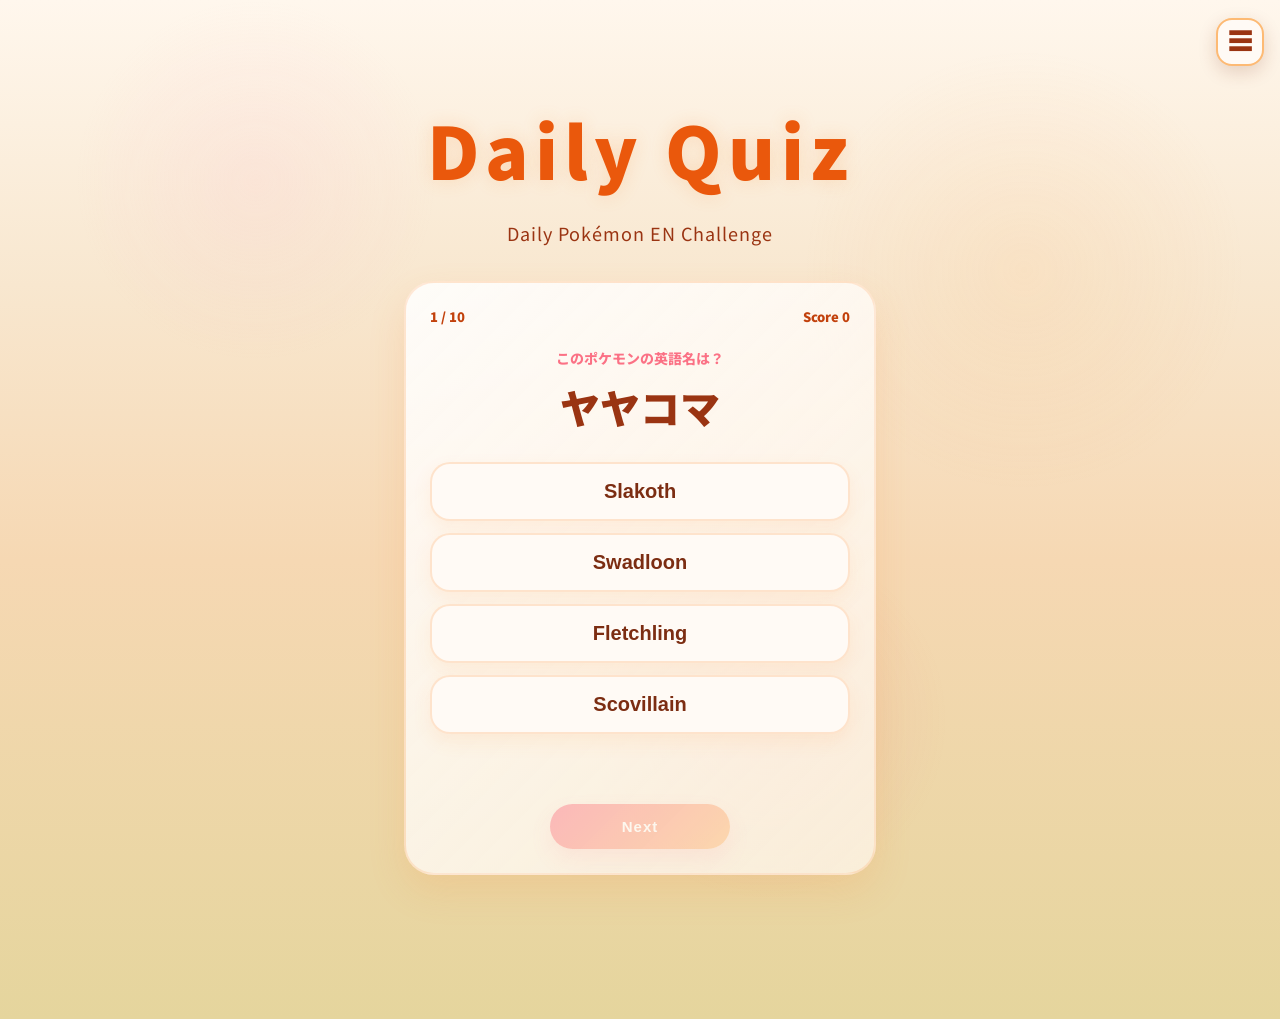
==== pages/dailyquiz.html @ b869b712 "dailyquiz.html を更新" ====
<!DOCTYPE html>
<html lang="ja">

<head>
  <meta charset="UTF-8">
  <meta name="viewport" content="width=device-width, initial-scale=1.0">

  <meta name="robots" content="noindex, nofollow">
  <meta name="googlebot" content="noindex, nofollow">
  <meta name="bingbot" content="noindex, nofollow">

  <title>Daily Quiz - GET</title>

  <link rel="stylesheet" href="../style.css?v=8">
  <link rel="stylesheet" href="../css/quiz.css?v=1">
    <link
  rel="stylesheet"
  href="https://cdnjs.cloudflare.com/ajax/libs/animate.css/4.1.1/animate.min.css"
/>
</head>

<body>

<button class="menu-button" onclick="openMenu()">
  ☰
</button>

<div id="sideMenu" class="side-menu">

  <button class="menu-close-button" onclick="closeMenu()">
    ×
  </button>

  <a href="../index.html">Home</a>
  <a href="./namebank.html">Name Bank</a>
  <a href="./dailyquiz.html">Daily Quiz</a>
  <a href="./quest.html">EN Quest</a>
  <a href="./settings.html">Settings</a>

</div>

<div class="container quiz-container">

  <h1>Daily Quiz</h1>

  <p>
    Daily Pokémon EN Challenge
  </p>
<section class="quiz-card">

  <div class="quiz-status">
    <span id="quizCount">
      1 / 10
    </span>

    <span id="quizScore">
      Score 0
    </span>
  </div>

  <div class="quiz-question-label">
    このポケモンの英語名は？
  </div>

  <div class="quiz-question" id="quizQuestion">
    Loading...
  </div>

  <div class="quiz-options" id="quizOptions">
  </div>

  <div class="quiz-result" id="quizResult">
  </div>

  <button
    class="quiz-next-button"
    id="quizNextButton"
    onclick="nextQuiz()"
    disabled
  >
    Next
  </button>

</section>

</div>

<script src="../script.js?v=5"></script>
<script src="../js/quiz.js?v=1"></script>

</body>
</html>
---- style.css ----
@import url('https://fonts.googleapis.com/css?family=Noto+Sans+JP');

*{
  margin:0;
  padding:0;
  box-sizing:border-box;
}

html,
body{
  min-height:100%;
}

body{
  font-family:'Noto Sans JP', sans-serif;

  background:
    linear-gradient(
      180deg,
      #fff7ed 0%,
      #f8e7cf 28%,
      #f6d8b3 55%,
      #e5d59d 100%
    );

  color:#7c2d12;

  min-height:100vh;

  display:flex;
  justify-content:center;
  align-items:flex-start;

  padding:72px 24px 120px;

  overflow-x:hidden;
}

.container{
  width:100%;
  max-width:480px;

margin:0 auto;
  padding:24px;

  text-align:center;
}

h1{
  font-size:72px;
  font-weight:900;

  letter-spacing:6px;

  color:#ea580c;

  text-shadow:
    0 0 18px rgba(251,146,60,0.22);
}

p{
  margin-top:16px;

  color:#9a3412;

  line-height:1.8;
  font-size:18px;

  letter-spacing:1px;
}

a{
  color:#7c2d12;

  text-decoration:none;

  font-size:24px;
  font-weight:700;

  transition:0.2s;
}

a:hover{
  opacity:0.75;
}

.menu-links{
  margin-top:48px;

  display:flex;
  flex-direction:column;

  gap:18px;
}

.menu-links a{
  display:block;

  padding:22px 20px;

  border-radius:22px;

  background:#fffaf5;

  border:2px solid #fdba74;

  box-shadow:
  0 10px 30px rgba(255,140,60,0.10);

  color:#9a3412;

  font-size:32px;
  font-weight:800;
  backdrop-filter:blur(10px);
  transition:
  transform 0.2s,
  background 0.2s,
  box-shadow 0.2s;
  transition:
  transform 0.2s,
  background 0.2s,
  box-shadow 0.2s;
}

.menu-links a:hover{
  transform:translateY(-4px);

  background:#ffedd5;

  border-color:#f97316;

  box-shadow:
    0 12px 24px rgba(251,146,60,0.18);
}
.version-badge{
  position:fixed;

  top:16px;
  left:16px;

  font-size:12px;

  color:#9a3412;

  background:rgba(255,255,255,0.78);

  border:1px solid rgba(251,146,60,0.25);

  border-radius:999px;

  padding:8px 12px;

  cursor:pointer;

  z-index:9999;
}
.update-log{
  display:none;

  position:fixed;

  top:60px;
  right:16px;

  width:280px;
  max-width:calc(100vw - 32px);

  background:#fff7ed;

  border:1px solid rgba(251,146,60,0.25);

  border-radius:16px;

  padding:16px;

  text-align:left;
  line-height:1.7;

  box-shadow:
    0 8px 24px rgba(251,146,60,0.18);

  z-index:9998;
}

.update-log h3{
  margin-bottom:12px;

  font-size:16px;

  color:#7c2d12;
}

.update-log p{
  margin-top:0;

  font-size:14px;

  color:#9a3412;

  letter-spacing:0;
}
.menu-links a:active{
  transform:scale(0.97);

  box-shadow:
    0 2px 8px rgba(251,146,60,0.12);
}
::-webkit-scrollbar {
  width: 6px;
}

::-webkit-scrollbar-thumb {
  background: rgba(124,45,18,0.25);
  border-radius: 999px;
}

.menu-links a{
  position:relative;
  display:block;

  padding:20px 24px;
  margin-bottom:18px;

  border-radius:18px;

  background:#fffdf8;
  color:#8b2e14;

  text-decoration:none;

  font-size:22px;
  font-weight:800;
  text-align:center;

  box-shadow:
    0 10px 22px rgba(255,140,60,0.16);

  transition:
    transform 0.25s ease,
    box-shadow 0.25s ease,
    background 0.25s ease,
    color 0.25s ease;
}

.menu-links a:hover,
.menu-links a:active{
  transform:
    rotate(-3deg)
    skew(4deg)
    translate(8px,-6px);

  background:#ff6b35;
  color:#fff;

  box-shadow:
    -18px 18px 28px rgba(124,45,18,0.25);
}
/* =========================
   Common Side Menu
========================= */

.menu-button{
  position:fixed;

  top:18px;
  right:16px;

  z-index:9999;

  width:48px;
  height:48px;

  border:none;
  border-radius:16px;

  background:#fffaf5;

  border:2px solid #fdba74;

  color:#9a3412;

  font-size:24px;
  font-weight:900;

  display:flex;
  align-items:center;
  justify-content:center;

  box-shadow:
    0 6px 18px rgba(124,45,18,0.18);

  cursor:pointer;
}

.menu-button:active{
  transform:scale(0.94);
}

.side-menu{
  position:fixed;

  top:0;
  right:-100%;

  width:240px;
  height:100vh;

  z-index:10000;

  background:#fffaf5;

  border-left:2px solid #fdba74;

  box-shadow:
    -8px 0 24px rgba(124,45,18,0.18);

  padding:80px 20px 20px;

  display:flex;
  flex-direction:column;

  gap:16px;

  transition:right 0.25s ease;
}

.side-menu.open{
  right:0;
}

.side-menu a{
  padding:14px 16px;

  border-radius:16px;

  background:#fff7ed;

  color:#9a3412;

  font-size:18px;
  font-weight:900;

  text-decoration:none;

  border:1px solid #fdba74;
}

.menu-close-button{
  position:absolute;

  top:20px;
  right:18px;

  width:42px;
  height:42px;

  border:none;
  border-radius:14px;

  background:#f97316;

  color:white;

  font-size:24px;
  font-weight:900;

  cursor:pointer;
}

.menu-close-button:active{
  transform:scale(0.94);
}

/* ===== GET Home v0.0.2 ===== */

.home-container{
  width:100%;
  max-width:480px;
  margin:0 auto;
  padding:48px 0 36px;
}

.hero-card{
  padding:34px 24px 30px;

  border-radius:32px;

  background:
    linear-gradient(
      135deg,
      rgba(255,255,255,0.72),
      rgba(255,247,237,0.58)
    );

  border:2px solid rgba(251,146,60,0.12);

  backdrop-filter:blur(10px);

  box-shadow:
    0 18px 45px rgba(251,146,60,0.10);

  text-align:center;

  animation:heroFloat 6s ease-in-out infinite;
}

.hero-badge{
  display:inline-block;
  padding:8px 14px;
  border-radius:999px;

  font-size:12px;
  font-weight:800;
  letter-spacing:0.04em;

  color:#c2410c;
  background:#ffedd5;
}

.hero-card h1{
  margin:18px 0 4px;

  font-size:64px;
  line-height:1;
  font-weight:900;

  text-align:center;
  letter-spacing:12px;

  background:linear-gradient(
    135deg,
    #9a3412,
    #c2410c,
    #fb7185
  );

  -webkit-background-clip:text;
  -webkit-text-fill-color:transparent;

  text-shadow:
    0 0 24px rgba(251,113,133,0.18);
}

.hero-subtitle{
  margin:10px 0 0;

  font-size:20px;
  font-weight:800;

  text-align:center;
  letter-spacing:2px;

  color:#fb7185;
}

.hero-text{
  max-width:360px;
  margin:24px auto 26px;

  font-size:15px;
  line-height:1.9;

  text-align:center;

  color:#7c2d12;
}

.start-button{
  display:inline-flex;
  align-items:center;
  justify-content:center;

  min-width:220px;
  padding:15px 24px;

  border-radius:999px;

  background:linear-gradient(135deg, #fb7185, #fdba74);
  color:#ffffff;

  font-size:15px;
  font-weight:900;
  text-decoration:none;

  box-shadow:
    0 10px 24px rgba(251,113,133,0.28);

  transition:0.2s ease;
}

.start-button:active{
  transform:scale(0.97);
}

.menu-grid{
  margin-top:24px;

  display:grid;
  grid-template-columns:1fr;
  gap:16px;
}

.menu-card{
  display:flex;
  align-items:center;
  gap:14px;

  padding:18px;

  border-radius:24px;

  background:rgba(255,255,255,0.88);
  border:2px solid rgba(251,146,60,0.22);

  text-decoration:none;

  box-shadow:
    0 8px 22px rgba(251,146,60,0.12);

  transition:0.2s ease;
}

.menu-card:hover{
  transform:translateY(-2px);
}

.menu-card:active{
  transform:scale(0.97);

  box-shadow:
    0 4px 12px rgba(251,146,60,0.12);
}

.menu-icon{
  width:48px;
  height:48px;

  flex-shrink:0;

  display:flex;
  align-items:center;
  justify-content:center;

  border-radius:18px;

  background:linear-gradient(135deg, #fff7ed, #ffe4e6);
  color:#fb7185;

  font-size:22px;
}

.menu-card h2{
  margin:0 0 5px;

  font-size:18px;
  color:#9a3412;
}

.menu-card p{
  margin:0;

  font-size:13px;
  line-height:1.5;

  color:#9a3412;
  opacity:0.78;
}

.home-note{
  margin-top:22px;
  padding:18px;

  border-radius:24px;

  text-align:center;

  background:rgba(255,237,213,0.72);
  color:#7c2d12;

  font-size:14px;
  line-height:1.7;
}

.social-links{
  margin-top:24px;

  display:flex;
  justify-content:center;
  gap:12px;
  flex-wrap:wrap;
}

.social-links a{
  display:inline-flex;
  align-items:center;
  gap:8px;

  padding:10px 16px;

  border-radius:999px;

  background:#ffffff;
  color:#9a3412;

  font-size:14px;
  font-weight:800;
  text-decoration:none;

  border:2px solid rgba(251,146,60,0.22);
}

body::before{
  content:"";

  position:fixed;
  inset:0;

  background:
    radial-gradient(circle at 20% 20%, rgba(255,192,203,0.18), transparent 180px),
    radial-gradient(circle at 80% 30%, rgba(253,186,116,0.14), transparent 220px),
    radial-gradient(circle at 60% 80%, rgba(251,113,133,0.12), transparent 180px);

  pointer-events:none;
  z-index:-1;
}

@keyframes heroFloat{
  0%{
    transform:translateY(0px);
  }

  50%{
    transform:translateY(-6px);
  }

  100%{
    transform:translateY(0px);
  }
}

@media(max-width:640px){
  .home-container{
    max-width:100%;
    padding-top:32px;
  }

  .hero-card{
    padding:28px 18px 24px;
    border-radius:28px;
  }

  .hero-card h1{
    font-size:56px;
    letter-spacing:10px;
  }

  .hero-subtitle{
    font-size:18px;
  }

  .menu-card{
    padding:16px;
  }
}


.hero-sheep{
  width:88px;

  margin-top:34px;
  margin-bottom:10px;

  position:relative;
  z-index:1;

  filter:
    drop-shadow(0 8px 18px rgba(251,113,133,0.22));

  animation:sheepFloat 4s ease-in-out infinite;
}
@keyframes sheepFloat{

  0%{
    transform:translateY(0px) rotate(-2deg);
  }

  50%{
    transform:translateY(-8px) rotate(2deg);
  }

  100%{
    transform:translateY(0px) rotate(-2deg);
  }

}
.hero-sheep::before{
  content:"";
}

.hero-sheep-wrap{
  position:relative;

  width:120px;

  margin:34px auto 20px;
}

.sheep-glow{
  position:absolute;

  inset:0;

  margin:auto;

  width:90px;
  height:90px;

  border-radius:999px;

  background:
    radial-gradient(
      circle,
      rgba(251,113,133,0.22),
      rgba(253,186,116,0.10),
      transparent 70%
    );

  filter:blur(12px);

  animation:glowPulse 4s ease-in-out infinite;
}

@keyframes glowPulse{

  0%{
    transform:scale(0.92);
    opacity:0.7;
  }

  50%{
    transform:scale(1.08);
    opacity:1;
  }

  100%{
    transform:scale(0.92);
    opacity:0.7;
  }

}
/* ===== Today's Pokemon Special Card ===== */

.today-card{
  position:relative;
  overflow:hidden;

  margin-top:24px;
  padding:24px;

  border-radius:30px;

  text-align:left;

  background:
    linear-gradient(
      135deg,
      rgba(255,255,255,0.9),
      rgba(255,250,220,0.82)
    );

  border:2px solid rgba(250,204,21,0.45);

  box-shadow:
    0 0 0 1px rgba(255,255,255,0.7) inset,
    0 0 24px rgba(250,204,21,0.34),
    0 16px 34px rgba(251,146,60,0.16);
}

.today-card::before{
  content:"";

  position:absolute;
  inset:-2px;

  border-radius:32px;

  background:
    linear-gradient(
      120deg,
      transparent 0%,
      rgba(255,255,255,0.9) 45%,
      transparent 70%
    );

  transform:translateX(-120%);
  animation:todayShine 5s ease-in-out infinite;

  pointer-events:none;
}

.today-card::after{
  content:"";
  position:absolute;

  inset:10px;

  border-radius:24px;

  border:1px solid rgba(255,255,255,0.7);

  pointer-events:none;
}

.today-bg-symbol{
  position:absolute;

  right:26px;
  bottom:8px;

  font-size:118px;
  font-weight:900;

  opacity:0.11;

  transform:rotate(-12deg);

  pointer-events:none;
}

.today-top{
  position:relative;
  z-index:1;

  display:flex;
  align-items:center;
  justify-content:space-between;
  gap:12px;
}

.today-label{
  font-size:13px;
  font-weight:900;

  letter-spacing:1px;

  color:#ea580c;
}

.today-type{
  padding:7px 13px;

  border-radius:999px;

  font-size:11px;
  font-weight:900;

  letter-spacing:1px;

  background:rgba(255,255,255,0.72);
}

.today-name{
  position:relative;
  z-index:1;

  margin-top:22px;

  font-size:44px;
  line-height:1;
  font-weight:900;

  letter-spacing:1px;

  color:#7c2d12;
}

.today-jp{
  position:relative;
  z-index:1;

  margin-top:10px;

  font-size:16px;
  font-weight:700;

  color:#7c2d12;

  opacity:0.8;
}

.today-bottom{
  position:relative;
  z-index:1;

  margin-top:24px;

  display:flex;
  align-items:center;
  justify-content:space-between;
  gap:12px;
}

.today-no{
  padding:9px 14px;

  border-radius:999px;

  font-size:15px;
  font-weight:900;

  background:rgba(255,255,255,0.62);
}

.today-button{
  display:inline-flex;
  align-items:center;
  gap:8px;

  padding:11px 20px;

  border-radius:999px;

  color:#ffffff;

  font-size:13px;
  font-weight:900;
  letter-spacing:1px;

  text-decoration:none;

  box-shadow:
    0 10px 20px rgba(251,113,133,0.22);
}

.today-button:active{
  transform:scale(0.95);
}

@keyframes todayShine{
  0%{
    transform:translateX(-120%);
  }

  45%{
    transform:translateX(120%);
  }

  100%{
    transform:translateX(120%);
  }
}

/* ===== Type Colors ===== */

.type-electric{
  background:
    linear-gradient(135deg, #fffdf2, #fff7c2);
  border-color:rgba(250,204,21,0.55);
  box-shadow:
    0 0 26px rgba(250,204,21,0.42),
    0 16px 34px rgba(251,146,60,0.16);
}

.type-electric .today-type,
.type-electric .today-no{
  color:#ca8a04;
}

.type-electric .today-button{
  background:linear-gradient(135deg, #facc15, #fb7185);
}

.type-psychic{
  background:
    linear-gradient(135deg, #fff7ff, #f3e8ff);
  border-color:rgba(168,85,247,0.45);
  box-shadow:
    0 0 26px rgba(168,85,247,0.32),
    0 16px 34px rgba(251,146,60,0.12);
}

.type-psychic .today-type,
.type-psychic .today-no{
  color:#7e22ce;
}

.type-psychic .today-button{
  background:linear-gradient(135deg, #a855f7, #fb7185);
}

.type-fire{
  background:
    linear-gradient(135deg, #fff7ed, #fed7aa);
  border-color:rgba(249,115,22,0.45);
}

.type-fire .today-type,
.type-fire .today-no{
  color:#ea580c;
}

.type-fire .today-button{
  background:linear-gradient(135deg, #f97316, #fb7185);
}

.type-water{
  background:
    linear-gradient(135deg, #f0f9ff, #dbeafe);
  border-color:rgba(59,130,246,0.38);
}

.type-water .today-type,
.type-water .today-no{
  color:#2563eb;
}

.type-water .today-button{
  background:linear-gradient(135deg, #3b82f6, #38bdf8);
}

.type-grass{
  background:
    linear-gradient(135deg, #f0fdf4, #dcfce7);
  border-color:rgba(34,197,94,0.38);
}

.type-grass .today-type,
.type-grass .today-no{
  color:#16a34a;
}

.type-grass .today-button{
  background:linear-gradient(135deg, #22c55e, #86efac);
}
.type-normal{
  background:linear-gradient(135deg, #fffaf5, #f5f5f4);
  border-color:rgba(120,113,108,0.28);
}

.type-normal .today-type,
.type-normal .today-no{
  color:#78716c;
}

.type-normal .today-button{
  background:linear-gradient(135deg, #a8a29e, #fb7185);
}

.type-poison{
  background:linear-gradient(135deg, #faf5ff, #f3e8ff);
  border-color:rgba(147,51,234,0.38);
}

.type-poison .today-type,
.type-poison .today-no{
  color:#9333ea;
}

.type-poison .today-button{
  background:linear-gradient(135deg, #9333ea, #fb7185);
}

.type-ground{
  background:linear-gradient(135deg, #fff7ed, #fde68a);
  border-color:rgba(180,83,9,0.35);
}

.type-ground .today-type,
.type-ground .today-no{
  color:#92400e;
}

.type-ground .today-button{
  background:linear-gradient(135deg, #b45309, #fdba74);
}

.type-flying{
  background:linear-gradient(135deg, #f0f9ff, #e0e7ff);
  border-color:rgba(99,102,241,0.32);
}

.type-flying .today-type,
.type-flying .today-no{
  color:#4f46e5;
}

.type-flying .today-button{
  background:linear-gradient(135deg, #818cf8, #38bdf8);
}

.type-bug{
  background:linear-gradient(135deg, #f7fee7, #ecfccb);
  border-color:rgba(101,163,13,0.35);
}

.type-bug .today-type,
.type-bug .today-no{
  color:#4d7c0f;
}

.type-bug .today-button{
  background:linear-gradient(135deg, #65a30d, #bef264);
}

.type-rock{
  background:linear-gradient(135deg, #fafaf9, #e7e5e4);
  border-color:rgba(120,113,108,0.36);
}

.type-rock .today-type,
.type-rock .today-no{
  color:#57534e;
}

.type-rock .today-button{
  background:linear-gradient(135deg, #78716c, #d6d3d1);
}

.type-ghost{
  background:linear-gradient(135deg, #f5f3ff, #ddd6fe);
  border-color:rgba(109,40,217,0.38);
}

.type-ghost .today-type,
.type-ghost .today-no{
  color:#5b21b6;
}

.type-ghost .today-button{
  background:linear-gradient(135deg, #6d28d9, #a78bfa);
}

.type-dragon{
  background:linear-gradient(135deg, #eef2ff, #cffafe);
  border-color:rgba(37,99,235,0.35);
}

.type-dragon .today-type,
.type-dragon .today-no{
  color:#1d4ed8;
}

.type-dragon .today-button{
  background:linear-gradient(135deg, #2563eb, #06b6d4);
}

.type-ice{
  background:linear-gradient(135deg, #f0fdfa, #ccfbf1);
  border-color:rgba(20,184,166,0.35);
}

.type-ice .today-type,
.type-ice .today-no{
  color:#0f766e;
}

.type-ice .today-button{
  background:linear-gradient(135deg, #14b8a6, #67e8f9);
}

.type-fighting{
  background:linear-gradient(135deg, #fff1f2, #fecaca);
  border-color:rgba(220,38,38,0.35);
}

.type-fighting .today-type,
.type-fighting .today-no{
  color:#b91c1c;
}

.type-fighting .today-button{
  background:linear-gradient(135deg, #dc2626, #fb7185);
}

.type-steel{
  background:linear-gradient(135deg, #f8fafc, #e2e8f0);
  border-color:rgba(71,85,105,0.28);
}

.type-steel .today-type,
.type-steel .today-no{
  color:#475569;
}

.type-steel .today-button{
  background:linear-gradient(135deg, #64748b, #cbd5e1);
}

.type-fairy{
  background:linear-gradient(135deg, #fff1f2, #fce7f3);
  border-color:rgba(236,72,153,0.32);
}

.type-fairy .today-type,
.type-fairy .today-no{
  color:#db2777;
}

.type-fairy .today-button{
  background:linear-gradient(135deg, #ec4899, #f9a8d4);
}

/* ===== Rare Legendary Mode ===== */

.today-rare{
  animation:
    rareGlow 2s ease-in-out infinite;

  border-color:#fde047;

  box-shadow:
    0 0 18px rgba(255,255,255,0.7),
    0 0 40px rgba(250,204,21,0.8),
    0 0 80px rgba(251,191,36,0.55);
}

.today-rare::after{
  border:1px solid rgba(255,255,255,0.95);
}

.today-rare .today-label::before{
  content:"🌟 ";
}

.today-rare .today-name{
  text-shadow:
    0 0 12px rgba(255,255,255,0.7),
    0 0 24px rgba(250,204,21,0.65);
}

@keyframes rareGlow{

  0%{
    transform:scale(1);
  }

  50%{
    transform:scale(1.015);
  }

  100%{
    transform:scale(1);
  }

}
---- css/quiz.css ----
.quiz-container{
  max-width:520px;
}

.quiz-card{
  margin-top:32px;
  padding:24px;

  border-radius:30px;

  background:
    linear-gradient(
      135deg,
      rgba(255,255,255,0.86),
      rgba(255,247,237,0.72)
    );

  border:2px solid rgba(251,146,60,0.18);

  box-shadow:
    0 16px 36px rgba(251,146,60,0.16);

  text-align:center;
}

.quiz-status{
  display:flex;
  justify-content:space-between;
  align-items:center;

  margin-bottom:22px;

  font-size:13px;
  font-weight:900;

  color:#c2410c;
}

.quiz-question-label{
  font-size:14px;
  font-weight:800;

  color:#fb7185;

  margin-bottom:10px;
}

.quiz-question{
  font-size:40px;
  font-weight:900;

  color:#9a3412;

  margin-bottom:26px;
}

.quiz-options{
  display:flex;
  flex-direction:column;
  gap:12px;
}

.quiz-option-button{
  width:100%;

  padding:16px 18px;

  border:none;
  border-radius:20px;

  background:#fffaf5;

  border:2px solid rgba(251,146,60,0.22);

  color:#7c2d12;

  font-size:20px;
  font-weight:900;

  box-shadow:
    0 8px 18px rgba(251,146,60,0.10);

  cursor:pointer;

  transition:0.2s ease;
}

.quiz-option-button:active{
  transform:scale(0.97);
}

.quiz-option-button.correct{
  background:#dcfce7;
  border-color:#22c55e;
  color:#166534;
}

.quiz-option-button.wrong{
  background:#fee2e2;
  border-color:#ef4444;
  color:#991b1b;
}

.quiz-result{
  min-height:34px;

  margin-top:18px;

  font-size:18px;
  font-weight:900;

  color:#9a3412;
}

.quiz-next-button,
.quiz-restart-button{
  margin-top:18px;

  min-width:180px;

  padding:14px 24px;

  border:none;
  border-radius:999px;

  background:linear-gradient(135deg, #fb7185, #fdba74);
  color:#ffffff;

  font-size:15px;
  font-weight:900;
  letter-spacing:1px;

  box-shadow:
    0 10px 24px rgba(251,113,133,0.24);

  cursor:pointer;
}

.quiz-next-button:disabled{
  opacity:0.45;
  cursor:not-allowed;
}

.quiz-finish h2{
  font-size:28px;
  color:#9a3412;
}

.final-score{
  margin-top:20px;

  font-size:52px;
  font-weight:900;

  color:#fb7185;
}

@media(max-width:640px){
  .quiz-question{
    font-size:34px;
  }

  .quiz-option-button{
    font-size:18px;
  }
}
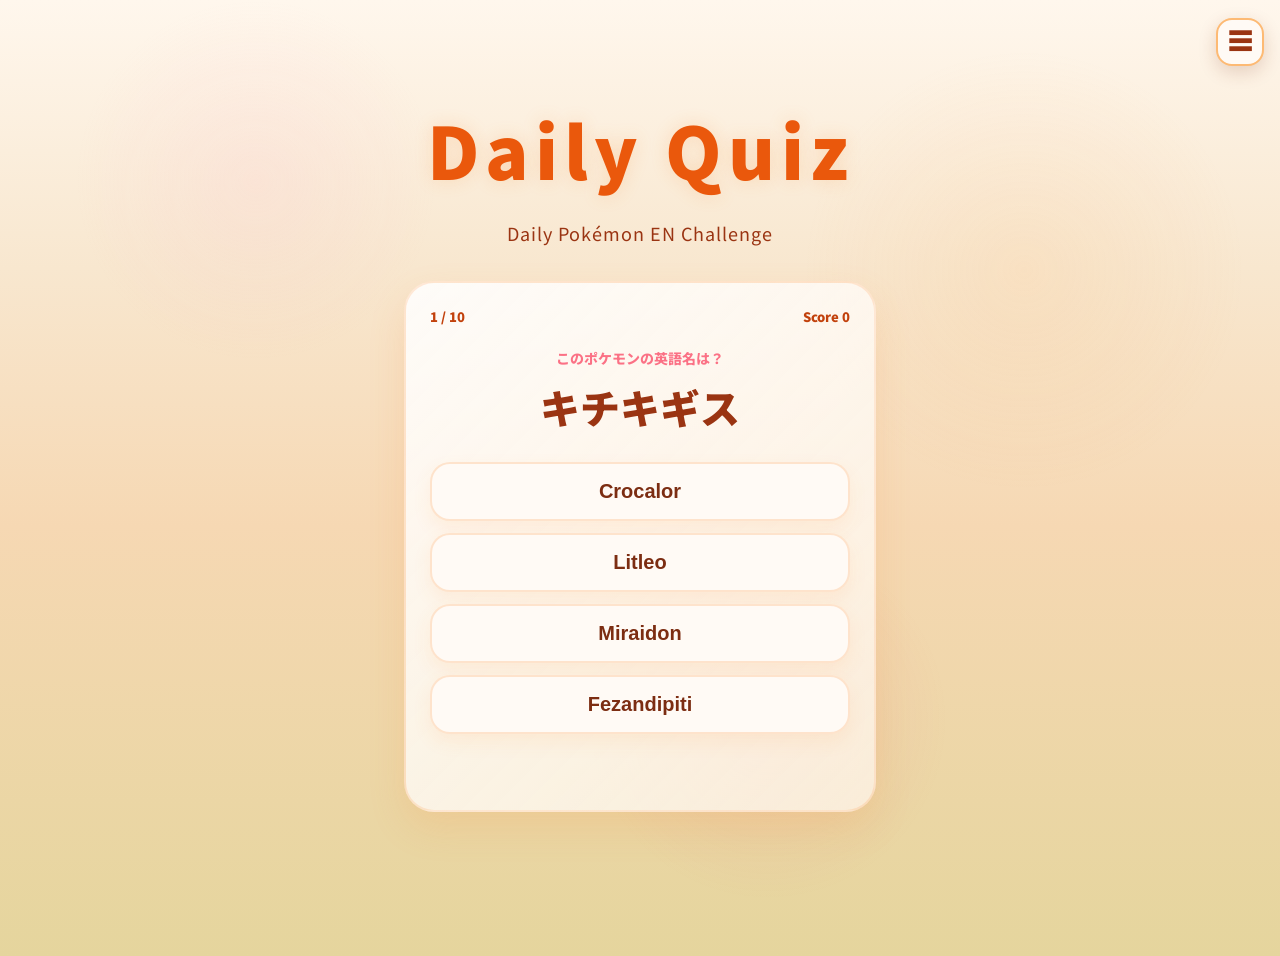
==== commit 3b3c1df4: "dailyquiz.html を更新" ====
--- a/pages/dailyquiz.html
+++ b/pages/dailyquiz.html
@@ -46,7 +46,7 @@
   <p>
     Daily Pokémon EN Challenge
   </p>
-<section class="quiz-card">
+<section class="quiz-card" id="quizCard">
 
   <div class="quiz-status">
     <span id="quizCount">
--- a/css/quiz.css
+++ b/css/quiz.css
@@ -163,4 +163,7 @@
   .quiz-option-button{
     font-size:18px;
   }
-}+}
+.quiz-next-button{
+  display:none;
+}
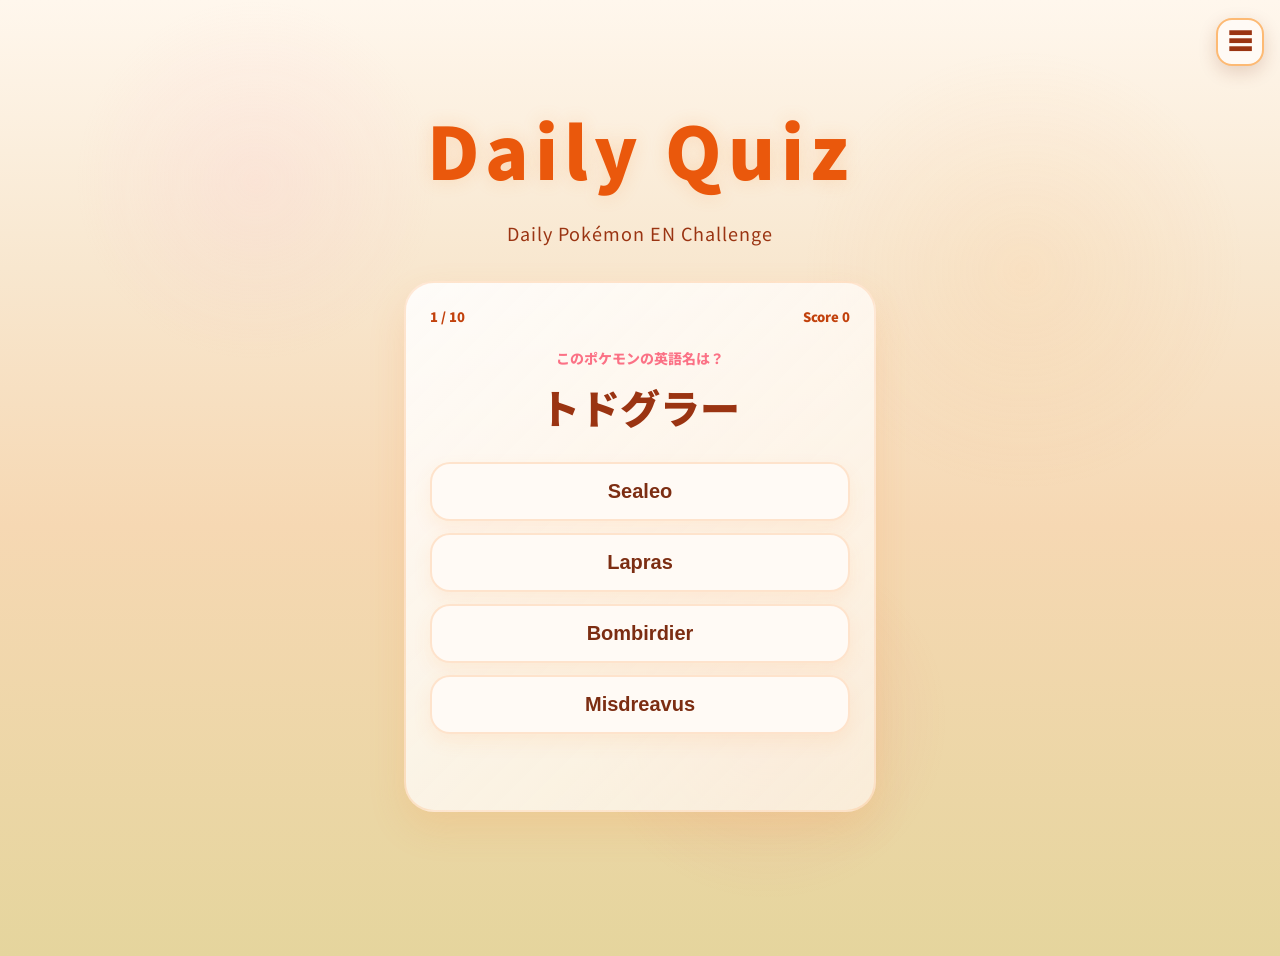
==== commit cb3312bf: "dailyquiz.html を更新" ====
--- a/pages/dailyquiz.html
+++ b/pages/dailyquiz.html
@@ -86,7 +86,7 @@
 </div>
 
 <script src="../script.js?v=5"></script>
-<script src="../js/quiz.js?v=1"></script>
+<script src="../js/quiz.js?v=2"></script>
 
 </body>
 </html>
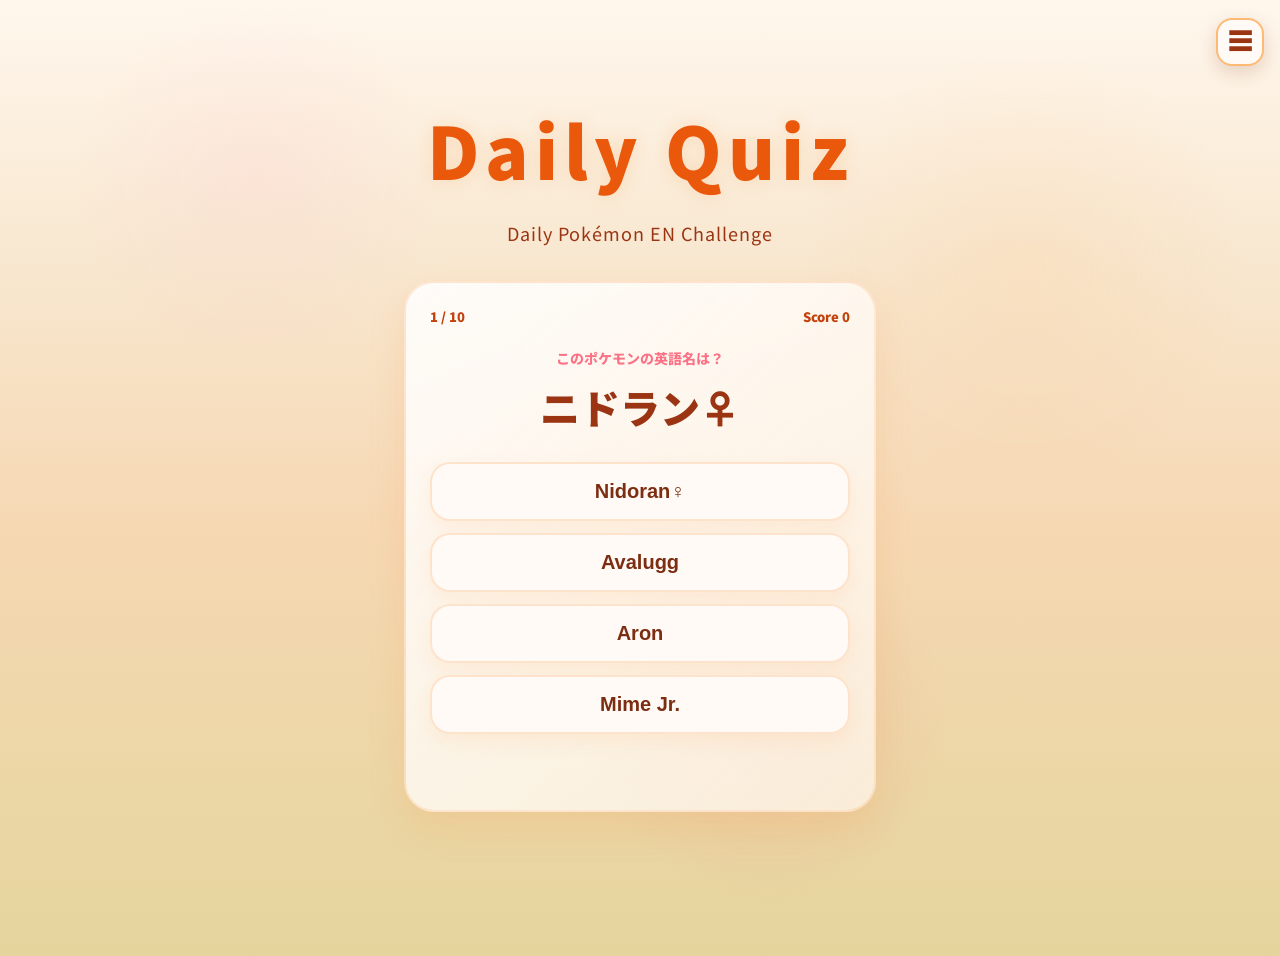
==== commit 93c12a49: "dailyquiz.html を更新" ====
--- a/pages/dailyquiz.html
+++ b/pages/dailyquiz.html
@@ -12,7 +12,7 @@
   <title>Daily Quiz - GET</title>
 
   <link rel="stylesheet" href="../style.css?v=8">
-  <link rel="stylesheet" href="../css/quiz.css?v=1">
+<link rel="stylesheet" href="../css/quiz.css?v=2">
     <link
   rel="stylesheet"
   href="https://cdnjs.cloudflare.com/ajax/libs/animate.css/4.1.1/animate.min.css"
@@ -86,7 +86,7 @@
 </div>
 
 <script src="../script.js?v=5"></script>
-<script src="../js/quiz.js?v=2"></script>
+<script src="../js/quiz.js?v=3"></script>
 
 </body>
 </html>
--- a/css/quiz.css
+++ b/css/quiz.css
@@ -167,3 +167,6 @@
 .quiz-next-button{
   display:none;
 }
+.quiz-card{
+  animation-duration:0.7s;
+}
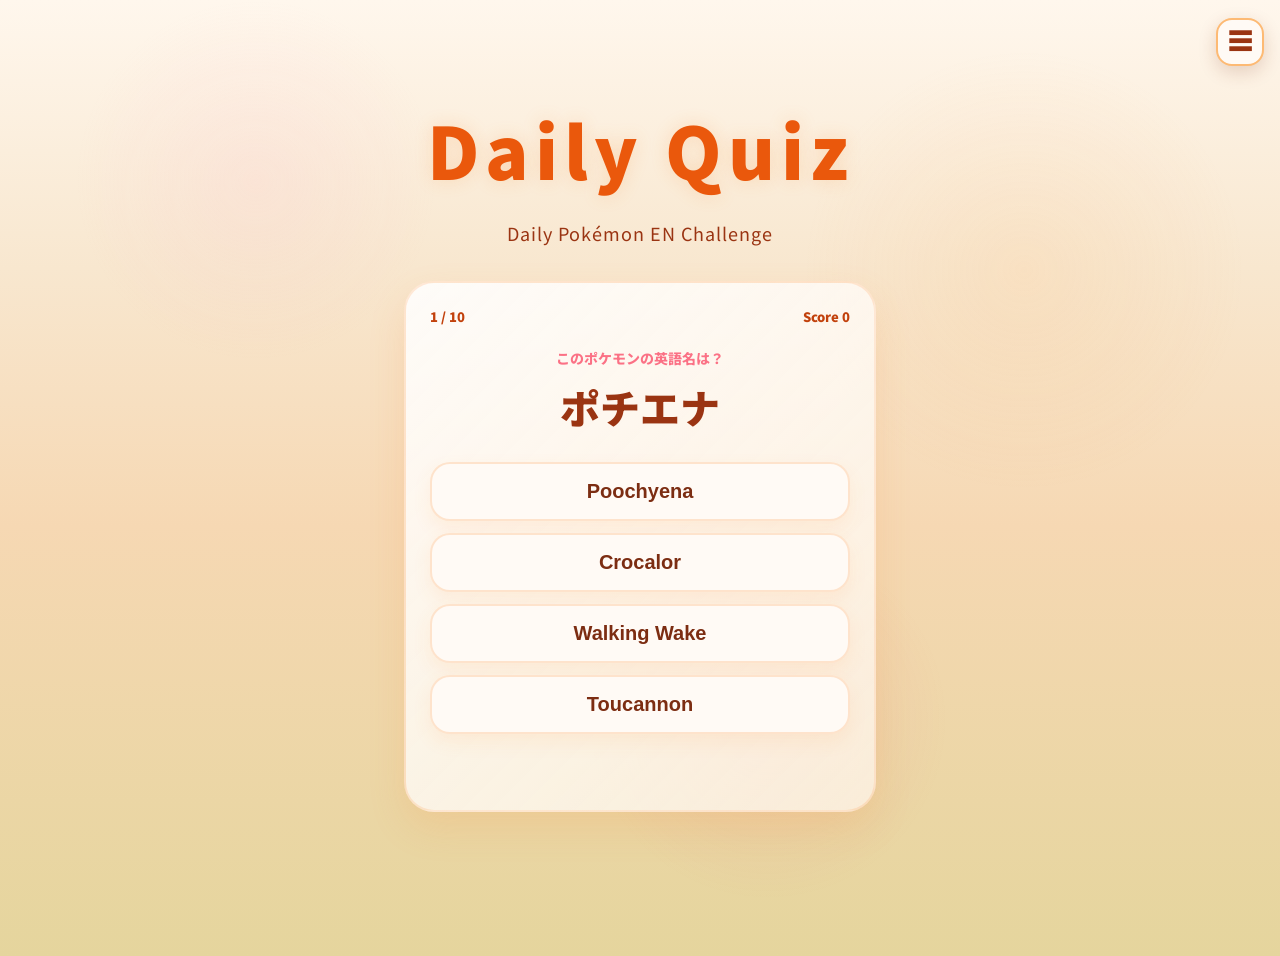
==== commit 3c8319ba: "dailyquiz.html を更新" ====
--- a/pages/dailyquiz.html
+++ b/pages/dailyquiz.html
@@ -12,7 +12,7 @@
   <title>Daily Quiz - GET</title>
 
   <link rel="stylesheet" href="../style.css?v=8">
-<link rel="stylesheet" href="../css/quiz.css?v=2">
+<link rel="stylesheet" href="../css/quiz.css?v=3">
     <link
   rel="stylesheet"
   href="https://cdnjs.cloudflare.com/ajax/libs/animate.css/4.1.1/animate.min.css"
@@ -86,7 +86,7 @@
 </div>
 
 <script src="../script.js?v=5"></script>
-<script src="../js/quiz.js?v=3"></script>
+<script src="../js/quiz.js?v=4"></script>
 
 </body>
 </html>
--- a/css/quiz.css
+++ b/css/quiz.css
@@ -3,6 +3,9 @@
 }
 
 .quiz-card{
+  position:relative;
+  overflow:hidden;
+
   margin-top:32px;
   padding:24px;
 
@@ -169,4 +172,326 @@
 }
 .quiz-card{
   animation-duration:0.7s;
+}
+.quiz-card.open-down-right-out{
+  animation:cardDropOut 0.42s cubic-bezier(.2,.8,.2,1) forwards;
+}
+
+@keyframes cardDropOut{
+
+  0%{
+    transform:
+      translateY(0)
+      scale(1);
+
+    opacity:1;
+  }
+
+  20%{
+    transform:
+      translateY(-8px)
+      scale(0.98);
+  }
+
+  100%{
+    transform:
+      translateY(140px)
+      scale(0.92);
+
+    opacity:0;
+  }
+
+}
+.quiz-card.quiz-enter{
+  animation:cardPopIn 0.28s ease-out forwards;
+}
+
+@keyframes cardPopIn{
+  0%{
+    transform:translateY(-18px) scale(0.96);
+    opacity:0;
+  }
+
+  100%{
+    transform:translateY(0) scale(1);
+    opacity:1;
+  }
+}
+.quiz-option-button.correct{
+  transform:scale(0.96);
+
+  background:#dcfce7;
+  border-color:#22c55e;
+
+  transition:0.12s;
+}
+/* ===== Correct Type Effects ===== */
+
+.quiz-card.quiz-effect-fire::before{
+  content:"🔥";
+
+  position:absolute;
+  left:50%;
+  bottom:18px;
+
+  transform:translateX(-50%);
+
+  font-size:72px;
+
+  opacity:0;
+
+  animation:quizFireRise 0.6s ease-out forwards;
+
+  pointer-events:none;
+  z-index:5;
+}
+
+@keyframes quizFireRise{
+  0%{
+    opacity:0;
+    transform:translateX(-50%) translateY(30px) scale(0.7);
+  }
+
+  35%{
+    opacity:1;
+    transform:translateX(-50%) translateY(0) scale(1.15);
+  }
+
+  100%{
+    opacity:0;
+    transform:translateX(-50%) translateY(-45px) scale(1);
+  }
+}
+
+.quiz-card.quiz-effect-grass::before{
+  content:"🍃 🍃 🍃";
+
+  position:absolute;
+  left:50%;
+  bottom:20px;
+
+  transform:translateX(-50%);
+
+  font-size:42px;
+
+  opacity:0;
+
+  animation:quizLeafFloat 0.7s ease-out forwards;
+
+  pointer-events:none;
+  z-index:5;
+}
+
+@keyframes quizLeafFloat{
+  0%{
+    opacity:0;
+    transform:translateX(-50%) translateY(35px) rotate(0deg);
+  }
+
+  35%{
+    opacity:1;
+  }
+
+  100%{
+    opacity:0;
+    transform:translateX(-50%) translateY(-55px) rotate(-14deg);
+  }
+}
+
+.quiz-card.quiz-effect-steel::before{
+  content:"";
+
+  position:absolute;
+  left:-20%;
+  top:50%;
+
+  width:140%;
+  height:4px;
+
+  background:linear-gradient(
+    90deg,
+    transparent,
+    rgba(255,255,255,0.95),
+    #94a3b8,
+    transparent
+  );
+
+  transform:rotate(-18deg) translateX(-80%);
+
+  opacity:0;
+
+  animation:quizSteelSlash 0.45s ease-out forwards;
+
+  pointer-events:none;
+  z-index:5;
+}
+
+@keyframes quizSteelSlash{
+  0%{
+    opacity:0;
+    transform:rotate(-18deg) translateX(-80%);
+  }
+
+  30%{
+    opacity:1;
+  }
+
+  100%{
+    opacity:0;
+    transform:rotate(-18deg) translateX(80%);
+  }
+}
+/* =========================
+   Type Effect - Water
+========================= */
+
+.water-effect{
+  position:absolute;
+  inset:0;
+  pointer-events:none;
+  overflow:hidden;
+}
+
+.water-drop{
+  position:absolute;
+  top:-20px;
+
+  width:14px;
+  height:14px;
+
+  border-radius:50%;
+
+  background:rgba(120,220,255,0.85);
+
+  animation:waterFall 1s linear forwards;
+}
+
+@keyframes waterFall{
+  0%{
+    transform:translateY(-20px) scale(0.8);
+    opacity:0;
+  }
+
+  20%{
+    opacity:1;
+  }
+
+  100%{
+    transform:translateY(420px) scale(1.2);
+    opacity:0;
+  }
+}
+
+/* =========================
+   Type Effect - Electric
+========================= */
+
+.electric-flash{
+  position:absolute;
+  inset:0;
+
+  background:
+    radial-gradient(
+      circle,
+      rgba(255,255,180,0.95) 0%,
+      rgba(255,255,120,0.55) 35%,
+      rgba(255,255,120,0) 70%
+    );
+
+  animation:electricFlash 0.45s ease-out forwards;
+
+  pointer-events:none;
+}
+
+@keyframes electricFlash{
+  0%{
+    opacity:0;
+    transform:scale(0.7);
+  }
+
+  40%{
+    opacity:1;
+    transform:scale(1.15);
+  }
+
+  100%{
+    opacity:0;
+    transform:scale(1.4);
+  }
+}
+
+/* =========================
+   Type Effect - Ghost
+========================= */
+
+.ghost-effect{
+  position:absolute;
+  inset:0;
+
+  background:
+    radial-gradient(
+      circle,
+      rgba(180,120,255,0.28) 0%,
+      rgba(120,60,180,0.15) 40%,
+      transparent 75%
+    );
+
+  animation:ghostFog 1.2s ease-out forwards;
+
+  pointer-events:none;
+}
+
+@keyframes ghostFog{
+  0%{
+    opacity:0;
+    transform:scale(0.9);
+    filter:blur(0px);
+  }
+
+  40%{
+    opacity:1;
+  }
+
+  100%{
+    opacity:0;
+    transform:scale(1.15);
+    filter:blur(10px);
+  }
+}
+
+/* =========================
+   Type Effect - Dragon
+========================= */
+
+.dragon-aura{
+  position:absolute;
+  inset:0;
+
+  border:4px solid rgba(140,120,255,0.9);
+
+  border-radius:24px;
+
+  box-shadow:
+    0 0 16px rgba(140,120,255,0.9),
+    0 0 36px rgba(140,120,255,0.7);
+
+  animation:dragonPulse 0.9s ease-out forwards;
+
+  pointer-events:none;
+}
+
+@keyframes dragonPulse{
+  0%{
+    opacity:0;
+    transform:scale(0.85);
+  }
+
+  30%{
+    opacity:1;
+  }
+
+  100%{
+    opacity:0;
+    transform:scale(1.08);
+  }
 }
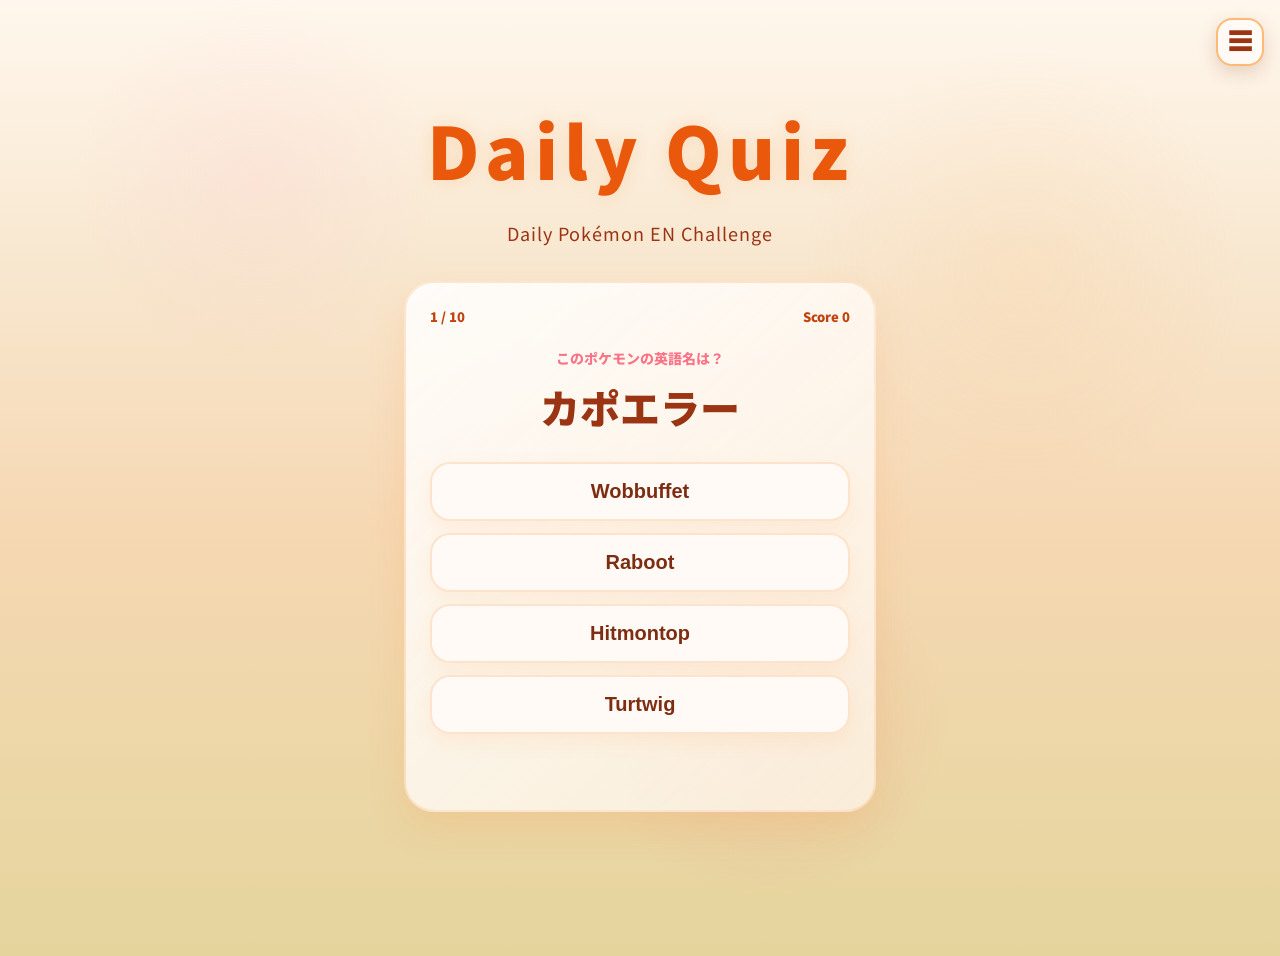
==== commit 049aff83: "dailyquiz.html を更新" ====
--- a/pages/dailyquiz.html
+++ b/pages/dailyquiz.html
@@ -87,6 +87,11 @@
 
 <script src="../script.js?v=5"></script>
 <script src="../js/quiz.js?v=4"></script>
-
+<audio
+  id="enquestBgm"
+  src="../assets/sounds/enquest-bgm.mp3"
+  loop
+  preload="auto"
+></audio>
 </body>
 </html>
--- a/css/quiz.css
+++ b/css/quiz.css
@@ -225,150 +225,142 @@
 
   transition:0.12s;
 }
-/* ===== Correct Type Effects ===== */
-
-.quiz-card.quiz-effect-fire::before{
-  content:"🔥";
-
-  position:absolute;
-  left:50%;
-  bottom:18px;
-
-  transform:translateX(-50%);
-
-  font-size:72px;
-
-  opacity:0;
-
-  animation:quizFireRise 0.6s ease-out forwards;
-
+/* =========================
+   Daily Quiz Type Effects
+========================= */
+
+.normal-effect,
+.fire-effect,
+.grass-effect,
+.steel-effect,
+.water-effect,
+.electric-flash,
+.ghost-effect,
+.dragon-aura,
+.ice-effect,
+.dark-effect,
+.fairy-effect,
+.psychic-ring,
+.fighting-effect,
+.fighting-impact,
+.fighting-crack,
+.poison-effect,
+.ground-effect,
+.flying-effect,
+.flying-feather,
+.bug-effect,
+.bug-butterfly,
+.rock-effect{
+  position:absolute;
   pointer-events:none;
   z-index:5;
 }
 
-@keyframes quizFireRise{
-  0%{
-    opacity:0;
-    transform:translateX(-50%) translateY(30px) scale(0.7);
-  }
-
-  35%{
-    opacity:1;
-    transform:translateX(-50%) translateY(0) scale(1.15);
-  }
-
-  100%{
-    opacity:0;
-    transform:translateX(-50%) translateY(-45px) scale(1);
-  }
-}
-
-.quiz-card.quiz-effect-grass::before{
-  content:"🍃 🍃 🍃";
-
-  position:absolute;
-  left:50%;
-  bottom:20px;
-
-  transform:translateX(-50%);
-
-  font-size:42px;
-
-  opacity:0;
-
-  animation:quizLeafFloat 0.7s ease-out forwards;
+/* Normal */
+
+.normal-effect{
+  inset:0;
+  background:rgba(255,255,255,0.55);
+  animation:normalFlash 0.45s ease-out forwards;
+}
+
+@keyframes normalFlash{
+  0%{ opacity:0; }
+  40%{ opacity:1; }
+  100%{ opacity:0; }
+}
+
+/* Fire */
+
+.fire-effect{
+  inset:0;
+  background:
+    radial-gradient(circle at 50% 80%,
+      rgba(255,120,40,0.75) 0%,
+      rgba(255,80,20,0.35) 35%,
+      transparent 70%);
+  animation:fireBurst 0.75s ease-out forwards;
+}
+
+@keyframes fireBurst{
+  0%{ opacity:0; transform:scale(0.8); }
+  35%{ opacity:1; }
+  100%{ opacity:0; transform:scale(1.2); }
+}
+
+/* Water */
+
+.water-effect{
+  position:absolute;
+  inset:0;
+
+  overflow:hidden;
 
   pointer-events:none;
-  z-index:5;
-}
-
-@keyframes quizLeafFloat{
-  0%{
-    opacity:0;
-    transform:translateX(-50%) translateY(35px) rotate(0deg);
-  }
-
-  35%{
-    opacity:1;
-  }
-
-  100%{
-    opacity:0;
-    transform:translateX(-50%) translateY(-55px) rotate(-14deg);
-  }
-}
-
-.quiz-card.quiz-effect-steel::before{
+}
+
+.water-wave{
+  position:absolute;
+
+  left:-10%;
+  bottom:-120px;
+
+  width:120%;
+  height:180px;
+
+  background:
+    rgba(120,220,255,0.72);
+
+  border-radius:
+    42% 58% 60% 40% /
+    45% 35% 65% 55%;
+
+  animation:
+    waterRise 0.9s ease-out forwards,
+    waterSwing 2.4s ease-in-out infinite;
+
+  filter:blur(2px);
+}
+
+.water-wave::before{
   content:"";
 
   position:absolute;
-  left:-20%;
-  top:50%;
-
-  width:140%;
-  height:4px;
-
-  background:linear-gradient(
-    90deg,
-    transparent,
-    rgba(255,255,255,0.95),
-    #94a3b8,
-    transparent
-  );
-
-  transform:rotate(-18deg) translateX(-80%);
-
-  opacity:0;
-
-  animation:quizSteelSlash 0.45s ease-out forwards;
-
-  pointer-events:none;
-  z-index:5;
-}
-
-@keyframes quizSteelSlash{
-  0%{
-    opacity:0;
-    transform:rotate(-18deg) translateX(-80%);
-  }
-
-  30%{
-    opacity:1;
-  }
-
-  100%{
-    opacity:0;
-    transform:rotate(-18deg) translateX(80%);
-  }
-}
-/* =========================
-   Type Effect - Water
-========================= */
-
-.water-effect{
-  position:absolute;
-  inset:0;
-  pointer-events:none;
-  overflow:hidden;
-}
-
-.water-drop{
-  position:absolute;
-  top:-20px;
+
+  inset:0;
+
+  background:
+    rgba(180,240,255,0.38);
+
+  border-radius:
+    60% 40% 45% 55% /
+    50% 65% 35% 50%;
+
+  transform:
+    translateY(-12px);
+
+  opacity:0.7;
+}
+
+.water-bubble{
+  position:absolute;
+
+  bottom:0;
 
   width:14px;
   height:14px;
 
   border-radius:50%;
 
-  background:rgba(120,220,255,0.85);
-
-  animation:waterFall 1s linear forwards;
-}
-
-@keyframes waterFall{
-  0%{
-    transform:translateY(-20px) scale(0.8);
+  background:
+    rgba(255,255,255,0.55);
+
+  animation:waterBubble 1s ease-out forwards;
+}
+
+@keyframes waterRise{
+  0%{
+    transform:translateY(120px);
     opacity:0;
   }
 
@@ -377,121 +369,582 @@
   }
 
   100%{
-    transform:translateY(420px) scale(1.2);
-    opacity:0;
-  }
-}
-
-/* =========================
-   Type Effect - Electric
-========================= */
+    transform:translateY(-20px);
+    opacity:1;
+  }
+}
+
+@keyframes waterSwing{
+  0%{
+    transform:translateX(-10px);
+  }
+
+  50%{
+    transform:translateX(10px);
+  }
+
+  100%{
+    transform:translateX(-10px);
+  }
+}
+
+@keyframes waterBubble{
+  0%{
+    transform:
+      translateY(0)
+      scale(0.6);
+
+    opacity:0;
+  }
+
+  20%{
+    opacity:1;
+  }
+
+  100%{
+    transform:
+      translateY(-140px)
+      scale(1.15);
+
+    opacity:0;
+  }
+}
+
+/* Electric */
 
 .electric-flash{
-  position:absolute;
-  inset:0;
+  inset:0;
+  background:
+    radial-gradient(circle,
+      rgba(255,255,180,0.95) 0%,
+      rgba(255,255,120,0.55) 35%,
+      transparent 70%);
+  animation:electricFlash 0.45s ease-out forwards;
+}
+
+@keyframes electricFlash{
+  0%{ opacity:0; transform:scale(0.7); }
+  40%{ opacity:1; transform:scale(1.15); }
+  100%{ opacity:0; transform:scale(1.4); }
+}
+
+/* Grass */
+
+.grass-effect{
+  inset:0;
+  background:
+    radial-gradient(circle,
+      rgba(120,255,160,0.45) 0%,
+      rgba(80,200,120,0.18) 45%,
+      transparent 75%);
+  animation:grassBloom 0.75s ease-out forwards;
+}
+
+@keyframes grassBloom{
+  0%{ opacity:0; transform:scale(0.75); }
+  40%{ opacity:1; }
+  100%{ opacity:0; transform:scale(1.18); }
+}
+
+/* Ice */
+
+.ice-effect{
+  inset:0;
+  background:
+    radial-gradient(circle,
+      rgba(180,240,255,0.45) 0%,
+      rgba(120,220,255,0.18) 40%,
+      transparent 75%);
+  animation:iceGlow 0.75s ease-out forwards;
+}
+
+@keyframes iceGlow{
+  0%{ opacity:0; transform:scale(0.8); filter:blur(0px); }
+  40%{ opacity:1; }
+  100%{ opacity:0; transform:scale(1.15); filter:blur(6px); }
+}
+
+/* Fighting */
+
+.fighting-effect{
+  inset:0;
+
+  overflow:hidden;
 
   background:
     radial-gradient(
       circle,
-      rgba(255,255,180,0.95) 0%,
-      rgba(255,255,120,0.55) 35%,
-      rgba(255,255,120,0) 70%
+      rgba(255,120,80,0.28) 0%,
+      rgba(255,80,40,0.18) 38%,
+      transparent 72%
     );
 
-  animation:electricFlash 0.45s ease-out forwards;
+  animation:fightingCrackScreen 0.7s ease-out forwards;
+}
+
+.fighting-crack{
+  position:absolute;
+  inset:0;
+z-index:6;
+  background:
+    linear-gradient(35deg, transparent 48%, rgba(120,45,20,0.85) 49%, transparent 51%),
+    linear-gradient(105deg, transparent 50%, rgba(120,45,20,0.75) 51%, transparent 53%),
+    linear-gradient(155deg, transparent 47%, rgba(120,45,20,0.7) 48%, transparent 50%),
+    linear-gradient(15deg, transparent 55%, rgba(120,45,20,0.65) 56%, transparent 58%);
+
+  opacity:0;
+
+  animation:fightingCrack 0.55s ease-out forwards;
+  
+}
+
+.fighting-impact{
+  position:absolute;
+  top:50%;
+  left:50%;
+  z-index:8;
+
+  width:40px;
+  height:40px;
+
+  border:4px solid rgba(255,120,80,0.9);
+  border-radius:50%;
+
+box-shadow:
+  0 0 18px rgba(255,120,80,0.9),
+  0 0 36px rgba(255,80,40,0.55);
+  transform:translate(-50%, -50%);
+
+  animation:fightingImpact 0.55s ease-out forwards;
 
   pointer-events:none;
-}
-
-@keyframes electricFlash{
-  0%{
-    opacity:0;
-    transform:scale(0.7);
-  }
-
-  40%{
-    opacity:1;
-    transform:scale(1.15);
-  }
-
-  100%{
-    opacity:0;
-    transform:scale(1.4);
-  }
-}
-
-/* =========================
-   Type Effect - Ghost
-========================= */
+
+}
+
+@keyframes fightingCrackScreen{
+  0%{
+    opacity:0;
+    transform:translateX(0);
+  }
+
+  15%{
+    opacity:1;
+    transform:translateX(-7px);
+  }
+
+  30%{
+    transform:translateX(7px);
+  }
+
+  45%{
+    transform:translateX(-4px);
+  }
+
+  100%{
+    opacity:0;
+    transform:translateX(0);
+  }
+}
+
+@keyframes fightingCrack{
+  0%{
+    opacity:0;
+    transform:scale(0.85);
+  }
+
+  20%{
+    opacity:1;
+    transform:scale(1);
+  }
+
+  100%{
+    opacity:0;
+    transform:scale(1.08);
+  }
+}
+
+@keyframes fightingImpact{
+  0%{
+    opacity:1;
+    width:40px;
+    height:40px;
+  }
+
+  100%{
+    opacity:0;
+    width:280px;
+    height:280px;
+  }
+}
+/* Poison */
+
+.poison-effect{
+  inset:0;
+  overflow:hidden;
+}
+
+.poison-bubble{
+  position:absolute;
+  bottom:10%;
+  width:16px;
+  height:16px;
+  border-radius:50%;
+  background:rgba(190,90,255,0.65);
+  animation:poisonBubble 0.8s ease-out forwards;
+}
+
+@keyframes poisonBubble{
+  0%{ transform:translateY(0) scale(0.6); opacity:0; }
+  30%{ opacity:1; }
+  100%{ transform:translateY(-120px) scale(1.2); opacity:0; }
+}
+
+/* Ground */
+
+.ground-effect{
+  inset:0;
+  background:rgba(180,120,70,0.25);
+  animation:groundShake 0.55s ease-out forwards;
+}
+
+@keyframes groundShake{
+  0%{ opacity:0; transform:translateX(0); }
+  20%{ opacity:1; transform:translateX(-6px); }
+  40%{ transform:translateX(6px); }
+  60%{ transform:translateX(-4px); }
+  80%{ transform:translateX(4px); }
+  100%{ opacity:0; transform:translateX(0); }
+}
+
+/* Flying */
+
+.flying-effect{
+  inset:0;
+
+  overflow:hidden;
+
+  background:
+    radial-gradient(
+      circle at 70% 75%,
+      rgba(220,240,255,0.45) 0%,
+      rgba(200,230,255,0.18) 38%,
+      transparent 75%
+    );
+
+  animation:flyingSky 0.9s ease-out forwards;
+}
+
+.flying-feather{
+  position:absolute;
+
+  right:-40px;
+  bottom:-20px;
+
+  font-size:22px;
+
+  opacity:0;
+
+  animation:featherFly 0.95s ease-out forwards;
+}
+
+@keyframes flyingSky{
+  0%{
+    opacity:0;
+  }
+
+  25%{
+    opacity:1;
+  }
+
+  100%{
+    opacity:0;
+  }
+}
+
+@keyframes featherFly{
+  0%{
+    transform:
+      translate(0,0)
+      rotate(0deg)
+      scale(0.6);
+
+    opacity:0;
+  }
+
+  20%{
+    opacity:1;
+  }
+
+  50%{
+    transform:
+      translate(
+        calc(var(--fly-x) * 0.5),
+        calc(var(--fly-y) * 0.5)
+      )
+      rotate(18deg)
+      scale(1);
+  }
+
+  100%{
+    transform:
+      translate(var(--fly-x), var(--fly-y))
+      rotate(-20deg)
+      scale(1.2);
+
+    opacity:0;
+  }
+}
+
+/* Psychic */
+
+.psychic-ring{
+  top:50%;
+  left:50%;
+  width:40px;
+  height:40px;
+  border-radius:50%;
+  border:3px solid rgba(255,120,220,0.9);
+  transform:translate(-50%, -50%);
+  animation:psychicExpand 0.75s ease-out forwards;
+}
+
+@keyframes psychicExpand{
+  0%{ opacity:1; width:40px; height:40px; }
+  100%{ opacity:0; width:260px; height:260px; }
+}
+
+/* Bug */
+
+.bug-effect{
+  inset:0;
+
+  background:
+    radial-gradient(
+      circle at 65% 75%,
+      rgba(255,210,235,0.65) 0%,
+      rgba(255,190,225,0.35) 38%,
+      rgba(255,230,245,0.16) 68%,
+      transparent 100%
+    );
+
+  overflow:hidden;
+
+  animation:bugPinkGlow 0.9s ease-out forwards;
+}
+
+.bug-butterfly{
+  position:absolute;
+
+  right:-30px;
+  bottom:-30px;
+
+  font-size:18px;
+
+  animation:butterflyFly 0.95s ease-out forwards;
+
+  opacity:0;
+}
+
+@keyframes bugPinkGlow{
+  0%{
+    opacity:0;
+  }
+
+  25%{
+    opacity:1;
+  }
+
+  100%{
+    opacity:0;
+  }
+}
+
+@keyframes butterflyFly{
+  0%{
+    transform:
+      translate(0, 0)
+      rotate(12deg)
+      scale(0.6);
+
+    opacity:0;
+  }
+
+  20%{
+    opacity:1;
+  }
+
+  100%{
+    transform:
+      translate(var(--fly-x), var(--fly-y))
+      rotate(-18deg)
+      scale(1.15);
+
+    opacity:0;
+  }
+}
+/* Rock */
+
+.rock-effect{
+  inset:0;
+  overflow:hidden;
+}
+
+.rock-piece{
+  position:absolute;
+  top:45%;
+  left:50%;
+  width:12px;
+  height:12px;
+  background:rgba(150,120,90,0.85);
+  transform:rotate(20deg);
+  animation:rockBurst 0.7s ease-out forwards;
+}
+
+@keyframes rockBurst{
+  0%{ opacity:1; transform:translate(0,0) scale(0.6) rotate(0deg); }
+  100%{ opacity:0; transform:translate(var(--x), var(--y)) scale(1.2) rotate(160deg); }
+}
+
+/* Ghost */
 
 .ghost-effect{
-  position:absolute;
-  inset:0;
-
-  background:
-    radial-gradient(
-      circle,
+  inset:0;
+  background:
+    radial-gradient(circle,
       rgba(180,120,255,0.28) 0%,
       rgba(120,60,180,0.15) 40%,
-      transparent 75%
-    );
-
-  animation:ghostFog 1.2s ease-out forwards;
-
-  pointer-events:none;
+      transparent 75%);
+  animation:ghostFog 0.85s ease-out forwards;
 }
 
 @keyframes ghostFog{
-  0%{
-    opacity:0;
-    transform:scale(0.9);
-    filter:blur(0px);
-  }
-
-  40%{
-    opacity:1;
-  }
-
-  100%{
-    opacity:0;
-    transform:scale(1.15);
-    filter:blur(10px);
-  }
-}
-
-/* =========================
-   Type Effect - Dragon
-========================= */
+  0%{ opacity:0; transform:scale(0.9); filter:blur(0px); }
+  40%{ opacity:1; }
+  100%{ opacity:0; transform:scale(1.15); filter:blur(10px); }
+}
+
+/* Dragon */
 
 .dragon-aura{
-  position:absolute;
-  inset:0;
-
+  inset:0;
   border:4px solid rgba(140,120,255,0.9);
-
   border-radius:24px;
-
   box-shadow:
     0 0 16px rgba(140,120,255,0.9),
     0 0 36px rgba(140,120,255,0.7);
-
-  animation:dragonPulse 0.9s ease-out forwards;
+  animation:dragonPulse 0.75s ease-out forwards;
+}
+
+@keyframes dragonPulse{
+  0%{ opacity:0; transform:scale(0.85); }
+  30%{ opacity:1; }
+  100%{ opacity:0; transform:scale(1.08); }
+}
+
+/* Dark */
+
+.dark-effect{
+  inset:0;
+  background:
+    radial-gradient(circle,
+      rgba(60,60,60,0.75) 0%,
+      rgba(20,20,20,0.92) 70%);
+  animation:darkPulse 0.65s ease-out forwards;
+}
+
+@keyframes darkPulse{
+  0%{ opacity:0; transform:scale(1.2); }
+  30%{ opacity:1; }
+  100%{ opacity:0; transform:scale(1); }
+}
+
+/* Steel */
+
+.steel-effect{
+  inset:0;
+  background:
+    linear-gradient(120deg,
+      transparent 0%,
+      rgba(255,255,255,0.75) 45%,
+      rgba(200,220,230,0.85) 50%,
+      transparent 60%);
+  animation:steelShine 0.55s ease-out forwards;
+}
+
+@keyframes steelShine{
+  0%{ opacity:0; transform:translateX(-80%); }
+  35%{ opacity:1; }
+  100%{ opacity:0; transform:translateX(80%); }
+}
+
+/* Fairy */
+
+.fairy-effect{
+  inset:0;
+  overflow:hidden;
+}
+
+.fairy-star{
+  position:absolute;
+  color:#ffd6f5;
+  font-size:18px;
+  animation:fairyFloat 0.85s ease-out forwards;
+}
+
+@keyframes fairyFloat{
+  0%{ transform:translateY(20px) scale(0.6); opacity:0; }
+  30%{ opacity:1; }
+  100%{ transform:translateY(-80px) scale(1.2); opacity:0; }
+}
+/* =========================
+   Big Judge Effect
+========================= */
+
+.big-judge{
+  position:fixed;
+  inset:0;
+
+  display:flex;
+  align-items:center;
+  justify-content:center;
+
+  font-size:120px;
+  font-weight:900;
+
+  z-index:9999;
 
   pointer-events:none;
-}
-
-@keyframes dragonPulse{
-  0%{
-    opacity:0;
-    transform:scale(0.85);
-  }
-
-  30%{
-    opacity:1;
-  }
-
-  100%{
-    opacity:0;
-    transform:scale(1.08);
-  }
-}+
+  animation:bigJudgePop 0.55s ease-out forwards;
+}
+
+.big-judge.correct{
+  color:#22c55e;
+  text-shadow:
+    0 0 18px rgba(34,197,94,0.65),
+    0 0 36px rgba(34,197,94,0.45);
+}
+
+.big-judge.wrong{
+  color:#ef4444;
+  text-shadow:
+    0 0 18px rgba(239,68,68,0.65),
+    0 0 36px rgba(239,68,68,0.45);
+}
+
+@keyframes bigJudgePop{
+  0%{
+    opacity:0;
+    transform:scale(0.45);
+  }
+
+  35%{
+    opacity:1;
+    transform:scale(1.18);
+  }
+
+  100%{
+    opacity:0;
+    transform:scale(1.35);
+  }
+}
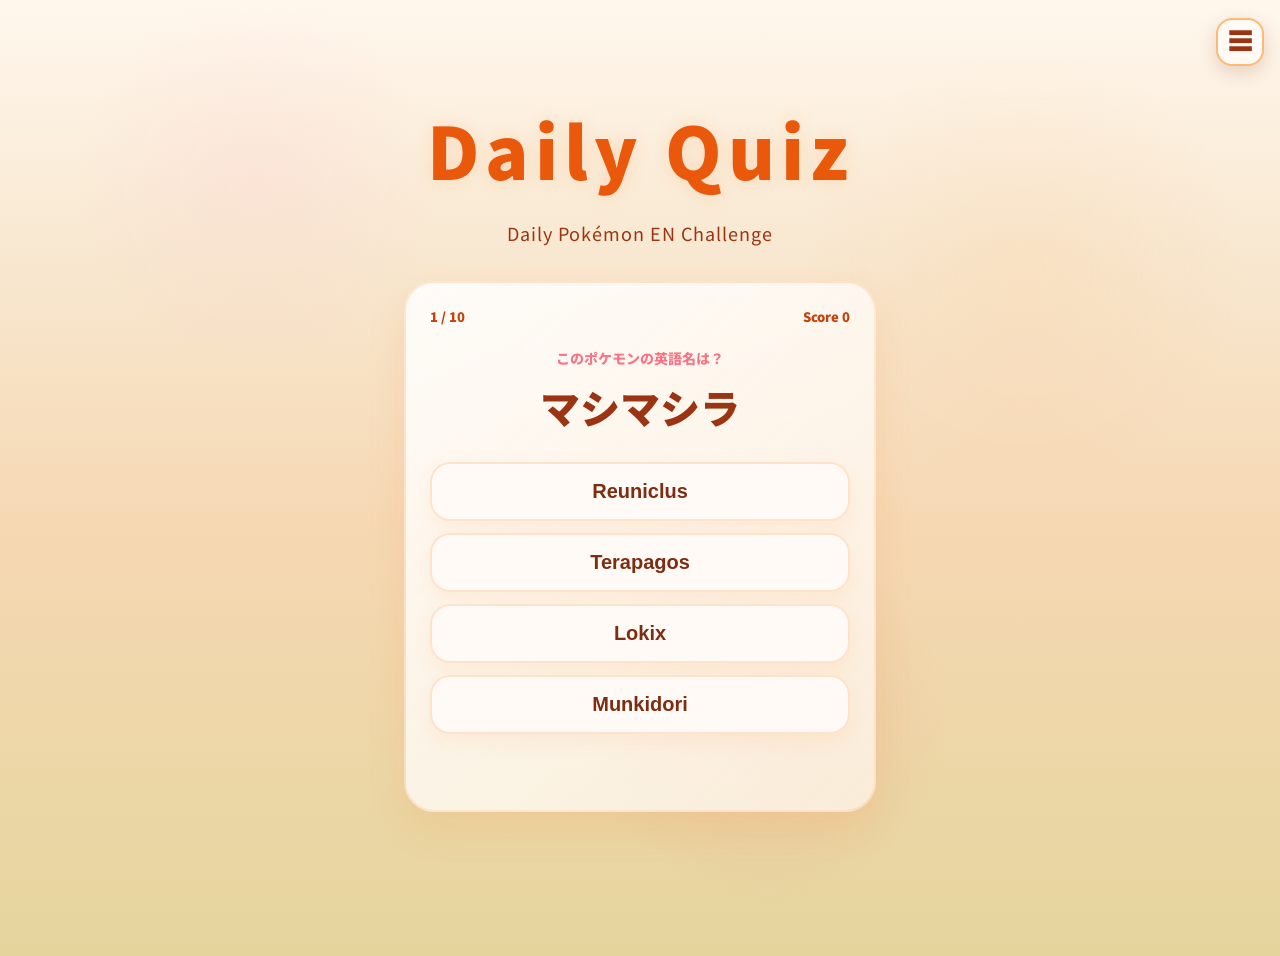
==== commit b0031618: "Daily Quizの二重送りを防止" ====
--- a/pages/dailyquiz.html
+++ b/pages/dailyquiz.html
@@ -1,97 +1,50 @@
 <!DOCTYPE html>
 <html lang="ja">
-
 <head>
   <meta charset="UTF-8">
   <meta name="viewport" content="width=device-width, initial-scale=1.0">
-
   <meta name="robots" content="noindex, nofollow">
   <meta name="googlebot" content="noindex, nofollow">
   <meta name="bingbot" content="noindex, nofollow">
+  <title>Daily Quiz - GET</title>
+  <link rel="stylesheet" href="../style.css?v=9">
+  <link rel="stylesheet" href="../css/quiz.css?v=4">
+  <link rel="stylesheet" href="https://cdnjs.cloudflare.com/ajax/libs/animate.css/4.1.1/animate.min.css">
+</head>
+<body>
+<button class="menu-button" onclick="openMenu()">☰</button>
 
-  <title>Daily Quiz - GET</title>
-
-  <link rel="stylesheet" href="../style.css?v=8">
-<link rel="stylesheet" href="../css/quiz.css?v=3">
-    <link
-  rel="stylesheet"
-  href="https://cdnjs.cloudflare.com/ajax/libs/animate.css/4.1.1/animate.min.css"
-/>
-</head>
-
-<body>
-
-<button class="menu-button" onclick="openMenu()">
-  ☰
-</button>
-
-<div id="sideMenu" class="side-menu">
-
-  <button class="menu-close-button" onclick="closeMenu()">
-    ×
-  </button>
-
+<nav id="sideMenu" class="side-menu">
+  <button class="menu-close-button" onclick="closeMenu()">×</button>
   <a href="../index.html">Home</a>
   <a href="./namebank.html">Name Bank</a>
   <a href="./dailyquiz.html">Daily Quiz</a>
   <a href="./quest.html">EN Quest</a>
   <a href="./settings.html">Settings</a>
+</nav>
 
-</div>
+<main class="container quiz-container">
+  <h1>Daily Quiz</h1>
+  <p>Daily Pokémon EN Challenge</p>
 
-<div class="container quiz-container">
+  <section class="quiz-card" id="quizCard">
+    <div class="quiz-status">
+      <span id="quizCount">1 / 10</span>
+      <span id="quizScore">Score 0</span>
+    </div>
 
-  <h1>Daily Quiz</h1>
+    <div class="quiz-question-label">このポケモンの英語名は？</div>
+    <div class="quiz-question" id="quizQuestion">Loading...</div>
+    <div class="quiz-options" id="quizOptions"></div>
+    <div class="quiz-result" id="quizResult" aria-live="polite"></div>
 
-  <p>
-    Daily Pokémon EN Challenge
-  </p>
-<section class="quiz-card" id="quizCard">
+    <button class="quiz-next-button" id="quizNextButton" onclick="nextQuiz()" disabled hidden aria-hidden="true">Next</button>
+  </section>
+</main>
 
-  <div class="quiz-status">
-    <span id="quizCount">
-      1 / 10
-    </span>
-
-    <span id="quizScore">
-      Score 0
-    </span>
-  </div>
-
-  <div class="quiz-question-label">
-    このポケモンの英語名は？
-  </div>
-
-  <div class="quiz-question" id="quizQuestion">
-    Loading...
-  </div>
-
-  <div class="quiz-options" id="quizOptions">
-  </div>
-
-  <div class="quiz-result" id="quizResult">
-  </div>
-
-  <button
-    class="quiz-next-button"
-    id="quizNextButton"
-    onclick="nextQuiz()"
-    disabled
-  >
-    Next
-  </button>
-
-</section>
-
-</div>
-
-<script src="../script.js?v=5"></script>
-<script src="../js/quiz.js?v=4"></script>
-<audio
-  id="enquestBgm"
-  src="../assets/sounds/enquest-bgm.mp3"
-  loop
-  preload="auto"
-></audio>
+<audio id="enquestBgm" src="../assets/sounds/enquest-bgm.mp3" loop preload="auto"></audio>
+<script src="../script.js?v=6"></script>
+<script src="../js/app-settings.js?v=1"></script>
+<script src="../js/quiz.js?v=5"></script>
 </body>
-</html>+</html>
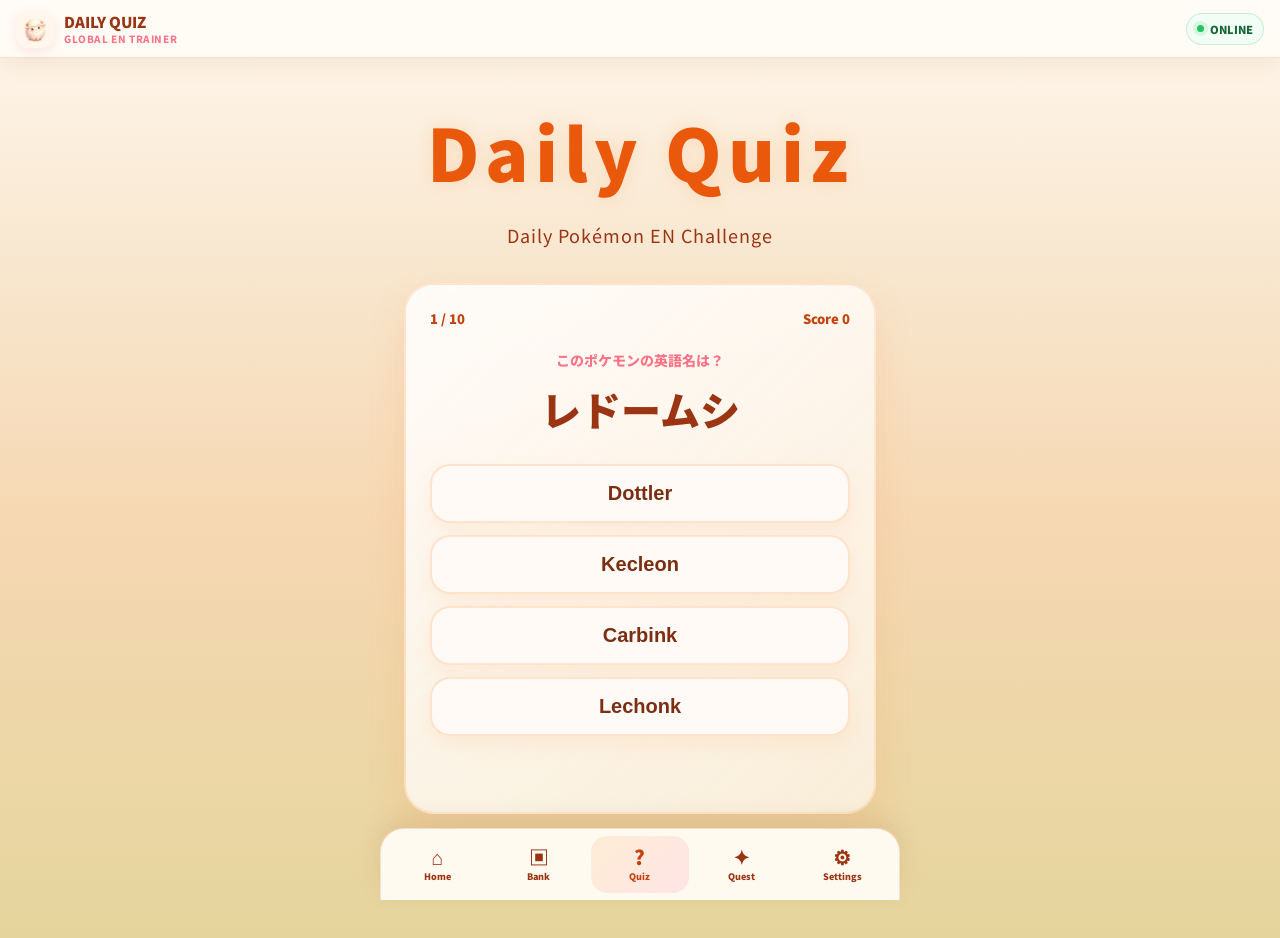
==== commit 0c603071: "Phase 1 Daily Quiz画面を共通基盤へ接続" ====
--- a/pages/dailyquiz.html
+++ b/pages/dailyquiz.html
@@ -2,49 +2,42 @@
 <html lang="ja">
 <head>
   <meta charset="UTF-8">
-  <meta name="viewport" content="width=device-width, initial-scale=1.0">
-  <meta name="robots" content="noindex, nofollow">
-  <meta name="googlebot" content="noindex, nofollow">
-  <meta name="bingbot" content="noindex, nofollow">
+  <meta name="viewport" content="width=device-width,initial-scale=1,viewport-fit=cover">
+  <meta name="robots" content="noindex,nofollow">
+  <meta name="theme-color" content="#ea580c">
+  <meta name="apple-mobile-web-app-capable" content="yes">
+  <meta name="apple-mobile-web-app-title" content="GET">
   <title>Daily Quiz - GET</title>
-  <link rel="stylesheet" href="../style.css?v=9">
+  <link rel="manifest" href="../manifest.webmanifest">
+  <link rel="apple-touch-icon" href="../assets/images/sheep.PNG">
+  <link rel="stylesheet" href="../style.css?v=10">
+  <link rel="stylesheet" href="../css/foundation.css?v=1" data-get-foundation>
   <link rel="stylesheet" href="../css/quiz.css?v=4">
   <link rel="stylesheet" href="https://cdnjs.cloudflare.com/ajax/libs/animate.css/4.1.1/animate.min.css">
 </head>
 <body>
-<button class="menu-button" onclick="openMenu()">☰</button>
+  <main class="container quiz-container">
+    <h1>Daily Quiz</h1>
+    <p>Daily Pokémon EN Challenge</p>
 
-<nav id="sideMenu" class="side-menu">
-  <button class="menu-close-button" onclick="closeMenu()">×</button>
-  <a href="../index.html">Home</a>
-  <a href="./namebank.html">Name Bank</a>
-  <a href="./dailyquiz.html">Daily Quiz</a>
-  <a href="./quest.html">EN Quest</a>
-  <a href="./settings.html">Settings</a>
-</nav>
+    <section class="quiz-card" id="quizCard">
+      <div class="quiz-status">
+        <span id="quizCount">1 / 10</span>
+        <span id="quizScore">Score 0</span>
+      </div>
+      <div class="quiz-question-label">このポケモンの英語名は？</div>
+      <div class="quiz-question" id="quizQuestion">Loading...</div>
+      <div class="quiz-options" id="quizOptions"></div>
+      <div class="quiz-result" id="quizResult" aria-live="polite"></div>
+      <button class="quiz-next-button" id="quizNextButton" onclick="nextQuiz()" disabled hidden aria-hidden="true" type="button">Next</button>
+    </section>
+  </main>
 
-<main class="container quiz-container">
-  <h1>Daily Quiz</h1>
-  <p>Daily Pokémon EN Challenge</p>
-
-  <section class="quiz-card" id="quizCard">
-    <div class="quiz-status">
-      <span id="quizCount">1 / 10</span>
-      <span id="quizScore">Score 0</span>
-    </div>
-
-    <div class="quiz-question-label">このポケモンの英語名は？</div>
-    <div class="quiz-question" id="quizQuestion">Loading...</div>
-    <div class="quiz-options" id="quizOptions"></div>
-    <div class="quiz-result" id="quizResult" aria-live="polite"></div>
-
-    <button class="quiz-next-button" id="quizNextButton" onclick="nextQuiz()" disabled hidden aria-hidden="true">Next</button>
-  </section>
-</main>
-
-<audio id="enquestBgm" src="../assets/sounds/enquest-bgm.mp3" loop preload="auto"></audio>
-<script src="../script.js?v=6"></script>
-<script src="../js/app-settings.js?v=1"></script>
-<script src="../js/quiz.js?v=5"></script>
+  <audio id="enquestBgm" src="../assets/sounds/enquest-bgm.mp3" loop preload="none"></audio>
+  <script src="../js/app-settings.js?v=2"></script>
+  <script src="../js/pokemon-data.js?v=1"></script>
+  <script src="../script.js?v=7"></script>
+  <script src="../js/quiz.js?v=5"></script>
+  <script src="../js/quiz-data-bridge.js?v=1"></script>
 </body>
 </html>
